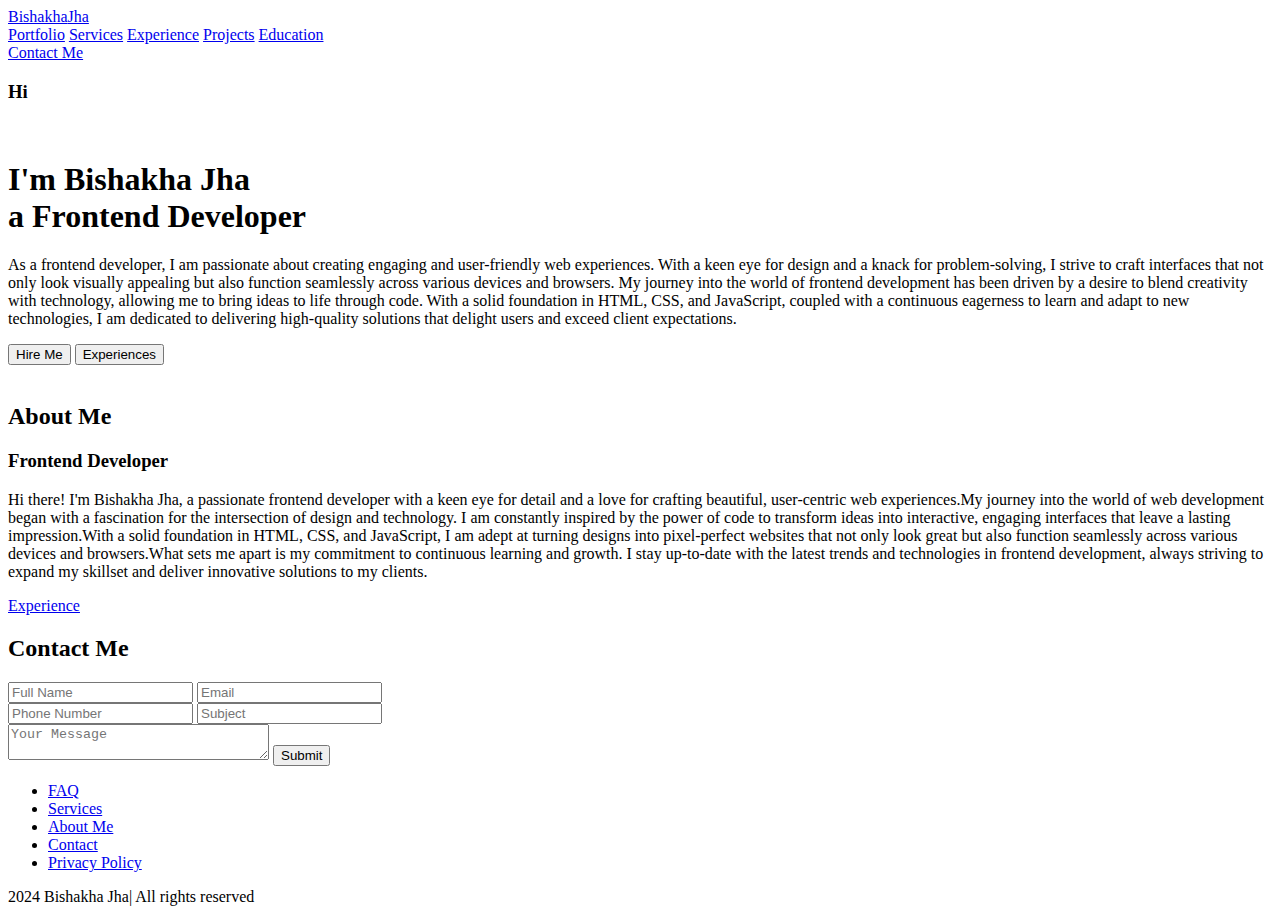
==== index.html @ 0dc3a42b "Add files via upload" ====
<!DOCTYPE html>
<html lang="en">
<head>
    <meta charset="UTF-8">
    <meta name="viewport" content="width=device-width, initial-scale=1.0">
    <title>portfolio</title>
    <link rel="stylesheet" href="style.css">
    <link href='https://unpkg.com/boxicons@2.1.4/css/boxicons.min.css' rel='stylesheet'>
</head>
<body>
    <header class="header">
    <a href="#" class="logo"><span>Bishakha</span>Jha</a>

    <nav class="navbar">
        <a href="#" class="active">Portfolio</a>
        <a href="#">Services</a>
        <a href="#">Experience</a>
        <a href="#">Projects</a>
        <a href="#">Education</a>
    </nav>
    
    <a href="#" class="contact">Contact Me</a>
</header>
<section class="Home">
    <div class="Home-content">
        <h3>Hi</h3><br>

        <h1>I'm Bishakha Jha<br>a Frontend Developer</h1>

        <p>As a frontend developer, I am passionate about creating engaging and user-friendly web experiences. With a keen eye for design and a knack for problem-solving, I strive to craft interfaces that not only look visually appealing but also function seamlessly across various devices and browsers. My journey into the world of frontend development has been driven by a desire to blend creativity with technology, allowing me to bring ideas to life through code. With a solid foundation in HTML, CSS, and JavaScript, coupled with a continuous eagerness to learn and adapt to new technologies, I am dedicated to delivering high-quality solutions that delight users and exceed client expectations.</p>
        <div class="btn-box">
            <button class="btn-1">Hire Me</button>
            <button class="btn-2">Experiences</button>
        </div>
        <div class="img-box">
        </div>
</section>
<section class="about">
    <div class="about-img">
        <img src="img.jpg" alt="" srcset="">
    </div>
    <div class="about-content">
        <h2 class="heading">About Me</h2>
        <h3>Frontend Developer</h3>
        <p>Hi there! I'm Bishakha Jha, a passionate frontend developer with a keen eye for detail and a love for crafting beautiful, user-centric web experiences.My journey into the world of web development began with a fascination for the intersection of design and technology. I am constantly inspired by the power of code to transform ideas into interactive, engaging interfaces that leave a lasting impression.With a solid foundation in HTML, CSS, and JavaScript, I am adept at turning designs into pixel-perfect websites that not only look great but also function seamlessly across various devices and browsers.What sets me apart is my commitment to continuous learning and growth. I stay up-to-date with the latest trends and technologies in frontend development, always striving to expand my skillset and deliver innovative solutions to my clients.</p>
        <a href="#" class="btn-2">Experience</a>
    </div>
</section>
<section class="contact-form">
    <h2 class="contact-me">Contact <span>Me</span></h2>
    <form aciton="#">
        <div class="input-box">
            <input type="text" placeholder="Full Name">
            <input type="email" placeholder="Email">
        </div>
        <div class="input-box">
            <input type="number" placeholder="Phone Number">
            <input type="text" placeholder="Subject">
        </div>
        </div>
        <textarea name="" id="" cols="30"
        rown="10" placeholder="Your Message"></textarea>
        <input type="submit" placeholder="Send Message" class="btn-1">
    </form>
</section>
<footer class="footer">
    <div class="social">
        <a href="#"></i></a>
        <a href="#"></i></a>
        <a href="#"></i></a>
        <a href="#"></i></a>
    </div>
    <ul class="list">
        <li>
            <a href="#">FAQ</a>
        </li>
        <li> 
            <a href="#">Services</a>
        </li>
        <li> 
            <a href="#">About Me</a>
        </li>
        <li> 
            <a href="#">Contact</a>
        </li>
        <li> 
            <a href="#">Privacy Policy</a>
        </li>
    </ul>


    <p class="copyright"> 2024 Bishakha Jha| All rights reserved</p>
</footer>
</body>
</html>
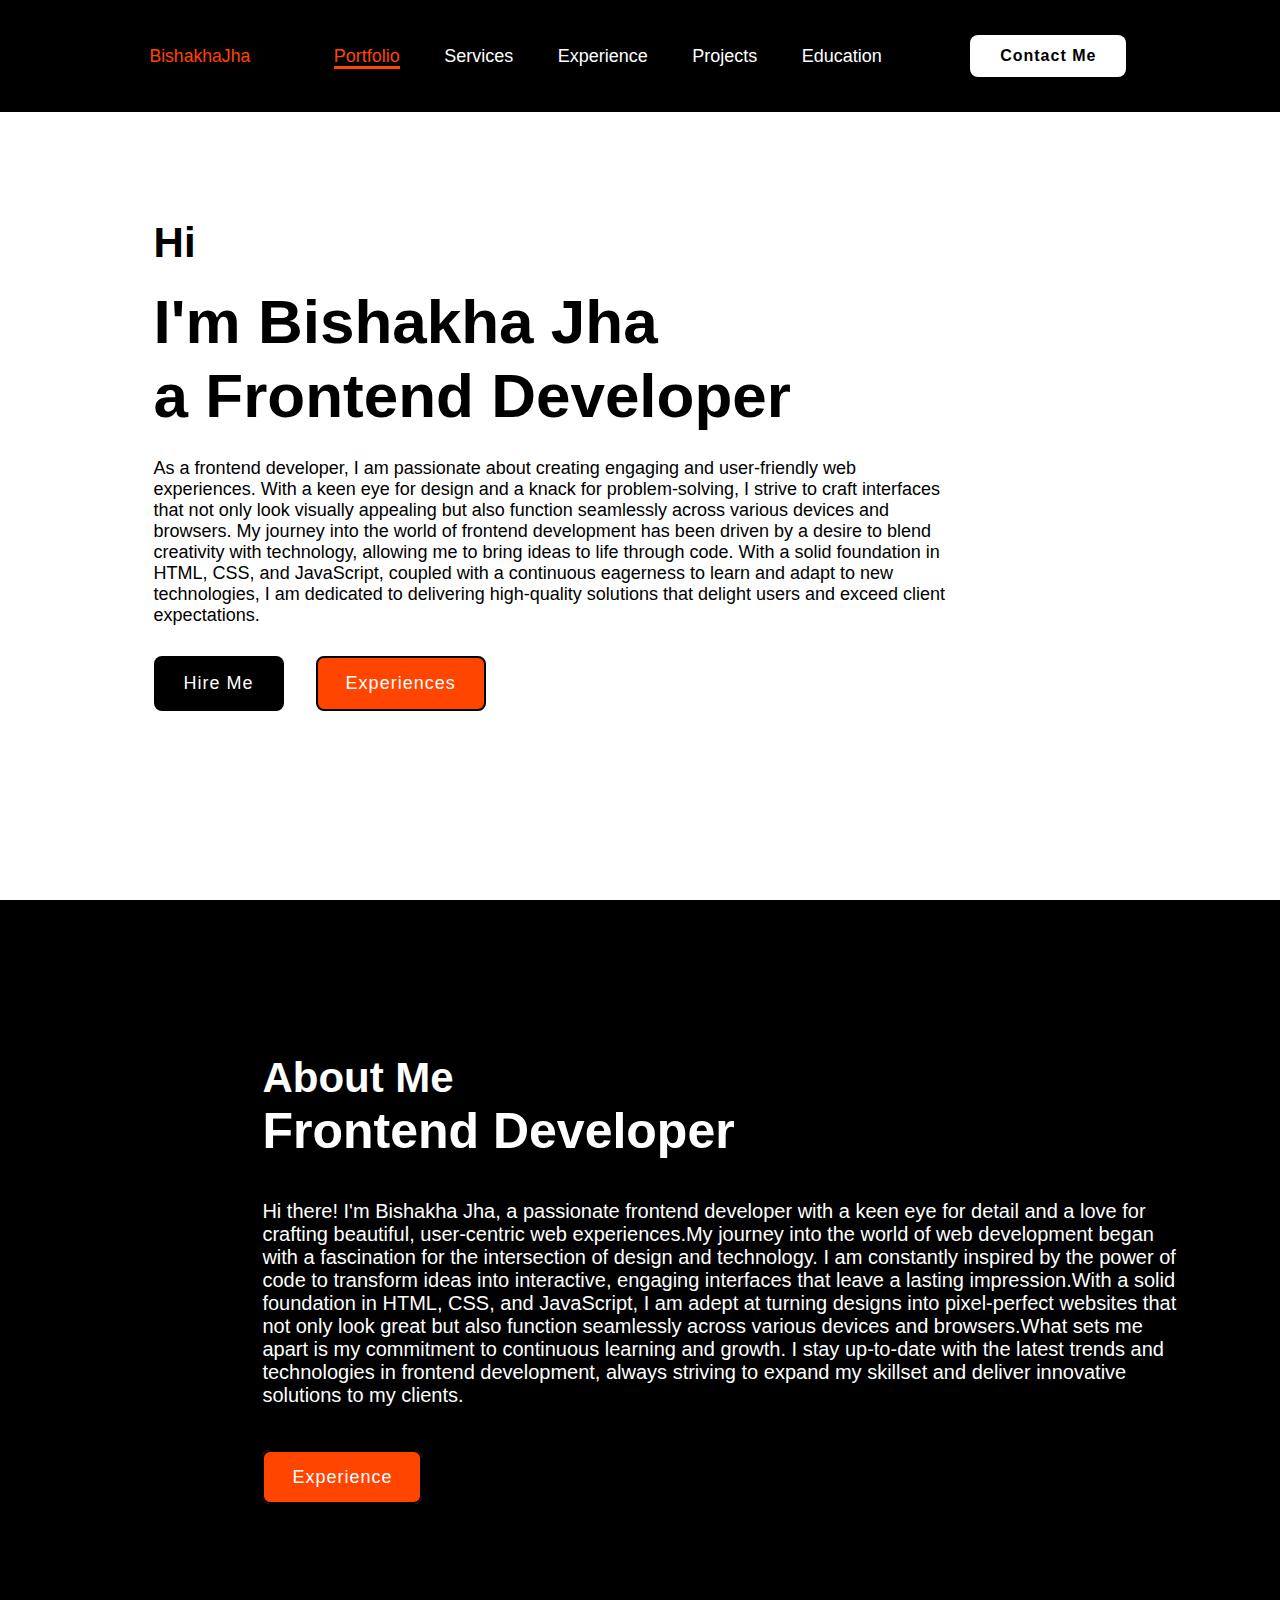
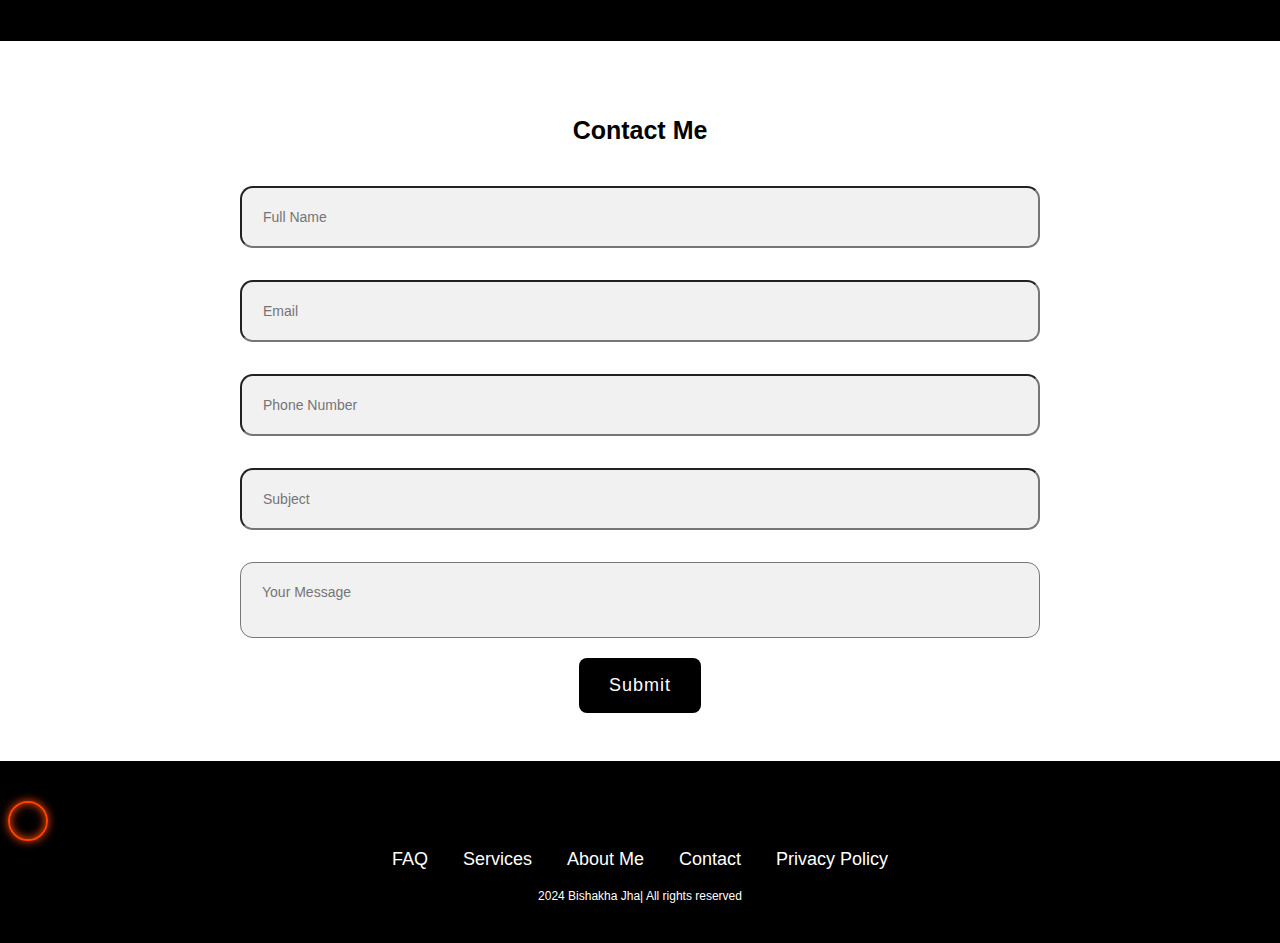
==== commit 4a9b99c2: "Update index.html" ====
--- a/index.html
+++ b/index.html
@@ -4,7 +4,7 @@
     <meta charset="UTF-8">
     <meta name="viewport" content="width=device-width, initial-scale=1.0">
     <title>portfolio</title>
-    <link rel="stylesheet" href="style.css">
+    <link rel="stylesheet" href="portfolio/style.css">
     <link href='https://unpkg.com/boxicons@2.1.4/css/boxicons.min.css' rel='stylesheet'>
 </head>
 <body>
@@ -92,4 +92,4 @@
     <p class="copyright"> 2024 Bishakha Jha| All rights reserved</p>
 </footer>
 </body>
-</html>+</html>
--- a/portfolio/style.css
+++ b/portfolio/style.css
@@ -0,0 +1,240 @@
+*{
+    margin: 0;
+    padding: 0;
+    box-sizing:border-box;
+    font-family: 'poppins',sans-serif;
+    text-decoration: none;
+    list-style:none;
+}
+.header{
+    position:fixed;
+    top: 0;
+    left: 0;
+    width: 100%;
+    padding: 35px 12%;
+    background: black;
+    backdrop-filter: blur(10px);
+    display: flex;
+    justify-content: space-between;
+    align-items: center;
+    z-index: 100;
+}
+.logo{
+    color: orangered;
+    text-shadow: 0 0 25px rgb(86, 32, 13);
+    transform: scale(1.1);
+}
+.navbar a{
+    font-size: 18px;
+    color: white;
+    font-weight: 500;
+    margin: 0 20px;
+    border: bottom 3px solid transparent;
+    transition: 0.3s;
+}
+.navbar a:hover,
+.navbar a.active{
+    color: orangered;
+    border-bottom: 3px solid orangered;
+}
+.contact{
+    padding: 10px 28px;
+    background-color: white;
+    color: black;
+    border: 2px solid transparent;
+    border-radius: 8px;
+    font-size: 16px;
+    letter-spacing: 1px;
+    font-weight: 600;
+    transition:0.3s ease;
+}
+.contact:hover{
+    background-color: orangered;
+    box-shadow: 0 0 25px orangered;
+    color: white;
+}
+
+.Home{
+    width: 100%;
+    min-height: 100vh;
+    background: white;
+    display: flex;
+    align-items: center;
+    gap: 4em;
+    padding: 30px 12% 0;
+}
+.Home-content{
+    max-width: 800px;
+
+}
+.Home-content h3{
+    font-size: 42px;
+
+}
+.Home-content h1{
+    font-size: 62px;
+    line-height: 1.2;
+    
+}
+.Home-content p{
+    font-size: 18px;
+    margin:25px 0 30px;
+}
+.btn-box{
+    width: 345px;
+    display: flex;
+    gap: 2em;
+}
+.btn-1{
+    padding: 15px 28px;
+    background-color: black;
+    color: white;
+    border: 2px solid transparent;
+    border-radius: 8px;
+    font-size: 18px;
+    letter-spacing: 1px;
+    font-weight: 200;
+    transition: 0.3s ease;
+    cursor: pointer;
+}
+.btn-1:hover{
+    background-color: white;
+    color:black;
+    border: 2px solid black;
+
+}
+.btn-2{
+    padding:15px 28px;
+    background-color: orangered;
+    color:white;
+    border: 2px solid black;
+    border-radius: 8px;
+    font-size: 18px;
+    letter-spacing: 1px;
+    font-weight: 200;
+    transition: 0.3s ease;
+    cursor: pointer;
+}
+.btn-2:hover{
+    background-color: white;
+    color:orangered;
+
+}
+.img-box img{
+    border-radius: 50%;
+    width: 550px;
+}
+::-webkit-scrollbar{
+    width: 15px;
+
+}
+::-webkit-scrollbar-thumb{
+    background-color: orangered;
+}
+::-webkit-scrollbar-track{
+    background-color: black;
+    width:50px;
+}
+.about{
+    display:flex;
+    justify-content: center;
+    align-items:center;
+    padding: 12% 8%;
+    gap: 10em;
+    background: black;
+}
+.about-img img{
+    position: relative;
+    width: 400px;
+    box-shadow: 0 0 25px orangered;
+    border-radius: 50%;
+}
+.about-content h2{
+    text-align: left;
+    color: white;
+    font-size: 42px;
+}
+.about-content h3{
+    font-size: 50px;
+    color: white;
+}
+.about-content p{
+    color: white;
+    font-size: 20px;
+    margin: 2em 0 3em;
+}
+.contact-form h2{
+    text-align: center;
+    margin-top: 3em;
+    margin-bottom: 1em;
+    font-size: 25px;
+}
+.contact-form form{
+    max-width: 50em;
+    margin: 1rem auto;
+    text-align: center;
+    margin-bottom: 3em;
+}
+.contact-form form .input-box input,
+.contact-form form textarea{
+    width: 100%;
+    padding: 1.5em;
+    font-size: 14px;
+    color: black;
+    background: rgb(241, 241, 241);
+    border-radius: .8rem;
+    margin:1rem 0;
+    resize:none
+}
+.footer{
+    position: relative;
+    bottom: 0;
+    width:100%;
+    padding: 40px 0;
+    background-color: black;
+}
+.footer .social{
+    font-size: 24px;
+    color: white;
+    border: 2px solid orangered;
+    width: 40px;
+    height: 40px;
+    line-height: 38px;
+    display: inline-block;
+    text-align: center;
+    border-radius: 50%;
+    margin : 0 8px;
+    box-shadow: inset 0 0 10px orangered,0 0 10px orangered;
+    transition: 0.3s ease;
+}
+.footer .social a:hover{
+    transform: scale(1.2)translateY(-10px);
+    color: orangered;
+    border: 2px solid orangered;
+}
+.footer ul{
+    margin-top: 0;
+    padding: 0;
+    font-size: 18px;
+    line-height: 1.6;
+    margin-bottom: 0;
+    text-align: center;
+}
+.footer ul li a{
+    color: white;
+    border-bottom: 3px solid transparent;
+    transition: 0.3s ease;
+}
+.footer ul li a:hover{
+    border-bottom: 3px solid orangered;
+}
+.footer ul li{
+    display: inline-block;
+    padding: 0 15px;
+}
+.footer .copyright{
+    margin-top: 15px;
+    text-align: center;
+    font-size: 12px;
+    color: white;
+}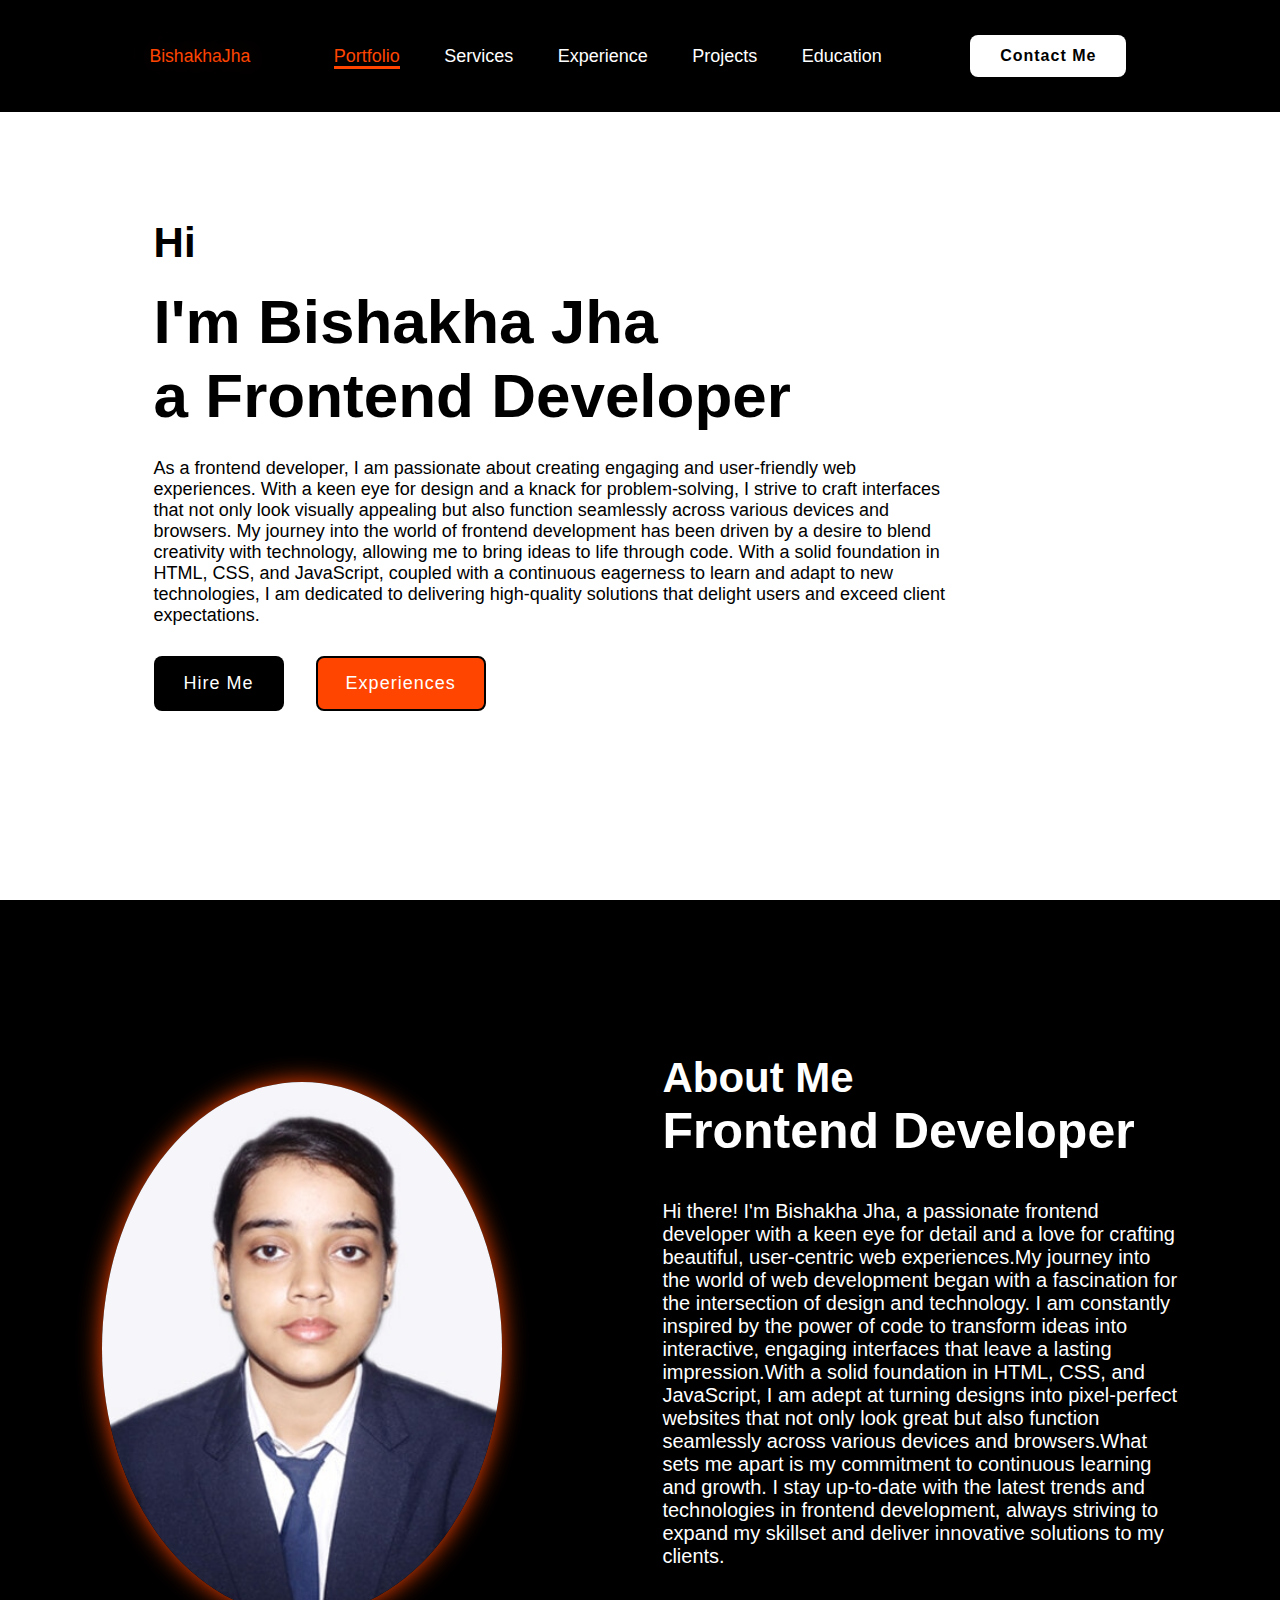
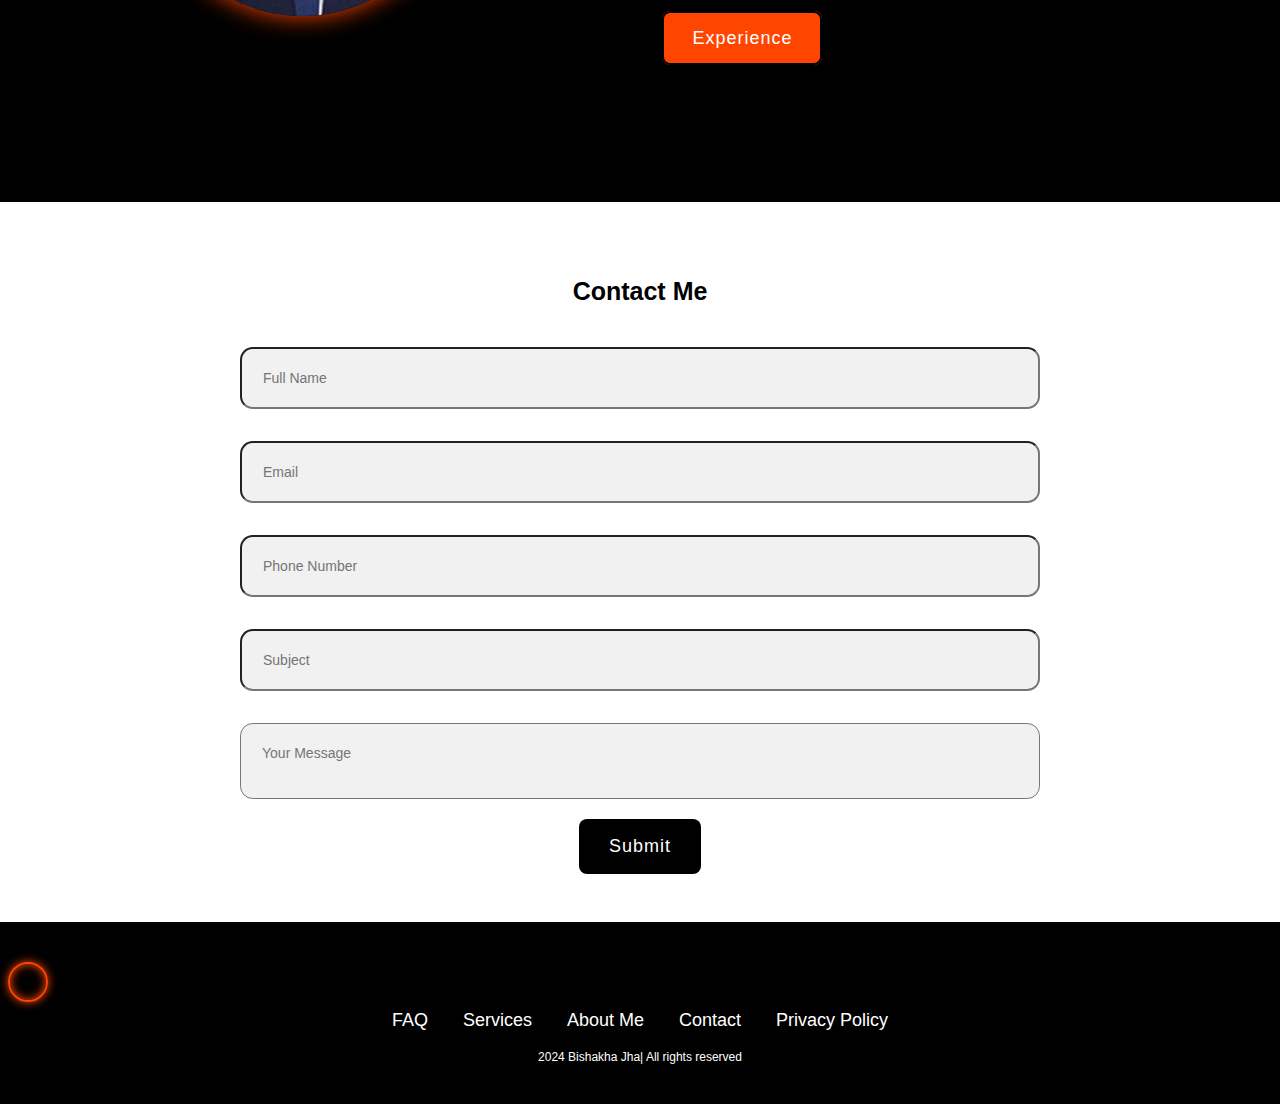
==== commit a70f5d78: "Update index.html" ====
--- a/index.html
+++ b/index.html
@@ -37,7 +37,7 @@
 </section>
 <section class="about">
     <div class="about-img">
-        <img src="img.jpg" alt="" srcset="">
+        <img src="portfolio/img.jpg" alt="" srcset="">
     </div>
     <div class="about-content">
         <h2 class="heading">About Me</h2>
